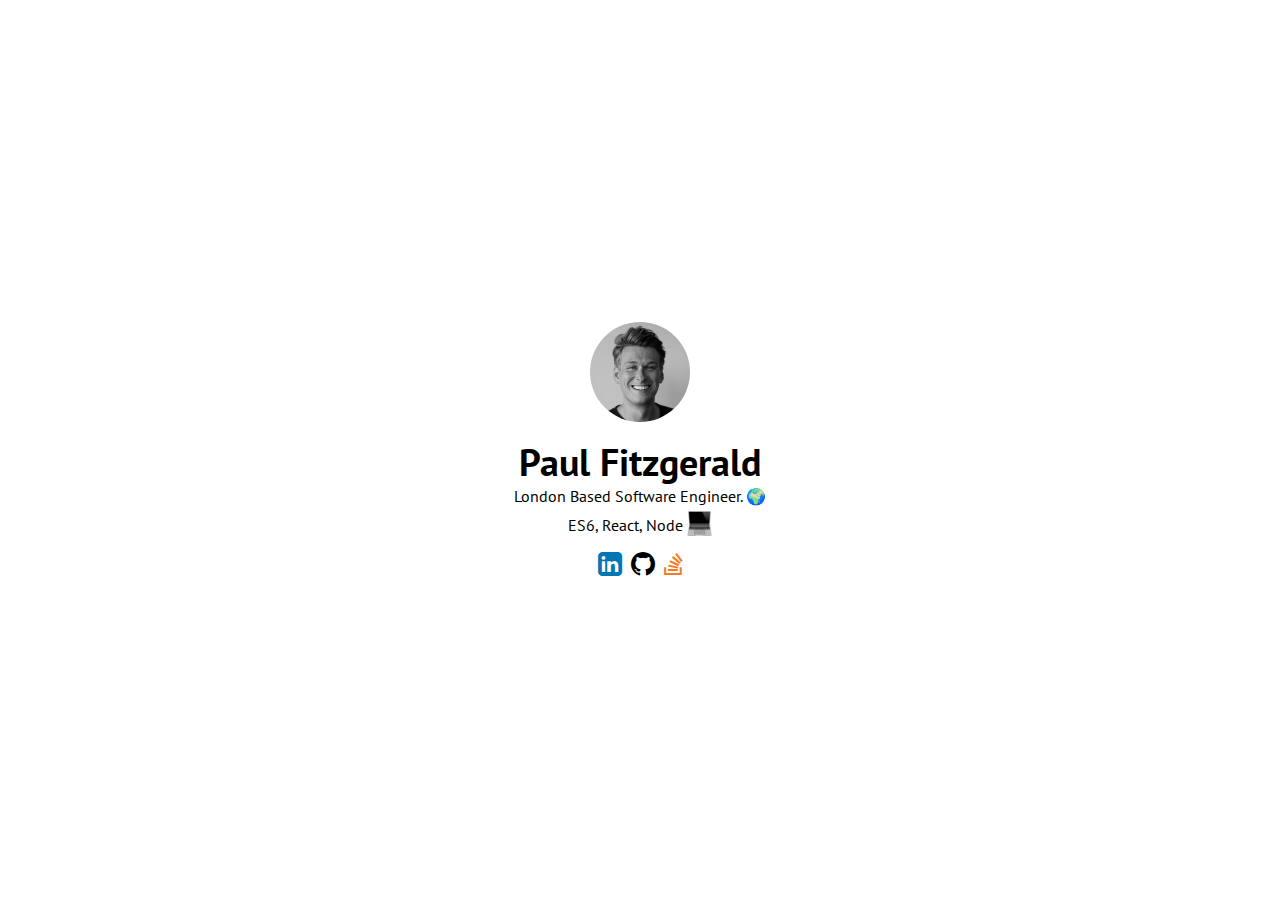
==== index.html @ cca8f3a4 "Update index.html" ====
<html>
	<head>
		<meta charset="utf-8">
		<meta name="viewport" content="width=device-width, initial-scale=1">
		<title>Paul Fitzgerald</title>
		<meta name="description" content="I'm Paul Fitzgerald, a Software Engineer based in London, England.">
		<link href="https://fonts.googleapis.com/css?family=PT+Sans:400,700" rel="stylesheet">
		<link rel="stylesheet" href="https://maxcdn.bootstrapcdn.com/font-awesome/4.7.0/css/font-awesome.min.css">
		<link rel="stylesheet" href="./style.css">
	</head>

	<body>
		<div class="main-container">
			<div class="content">
				<img class="profile-pic" src="./me.jpg" />
				<h2 class="name">Paul Fitzgerald</h2>
				<p>London Based Software Engineer. 🌍</p>
				<p>ES6, React, Node <img class="mac" src='./mac.png'/></p>
				<div class="social">
					<a href="https://www.linkedin.com/in/paul-fitzgerald-74542324/">
						<i class="fa fa-linkedin-square" aria-hidden="true"></i>
					</a>
					<a href="https://github.com/Pau1fitz">
						<i class="fa fa-github" aria-hidden="true"></i>
					</a>
     					<a href="https://stackoverflow.com/users/4425849/paul-fitzgerald">
						<i class="fa fa-stack-overflow" aria-hidden="true"></i>
					</a>
				</div>
			</div>

		</div>
	</body>
</html>
---- style.css ----
html,
body,
h2,
p {
	margin: 0;
	padding: 0;
}

body {
	height: 100%;
}

.main-container {
	height: 100%;
	display: flex;
	justify-content: center;
	align-items: center;
	font-family: 'PT Sans', sans-serif;
	text-align: center;
}

.name {
	font-size: 38px;
	font-weight: 800;
}

.profile-pic {
	width: 100px;
	border-radius: 50%;
	margin-bottom: 15px;
}

.mac {
	position: relative;
	top: 5px;
	width: 25px;
}

.social {
	text-align: center;
}

.fa-linkedin-square {
	font-size: 28px;
	color: #0077B5;
	margin-top: 15px;
	margin-right: 5px;
}

.fa-github {
	font-size: 28px;
	color: #000;
	margin-right: 5px;
}

.fa-stack-overflow {
	font-size: 22px;
	color: #f37b24;
	position: relative;
	top: -2px;
}

a {
	text-decoration: none;
}
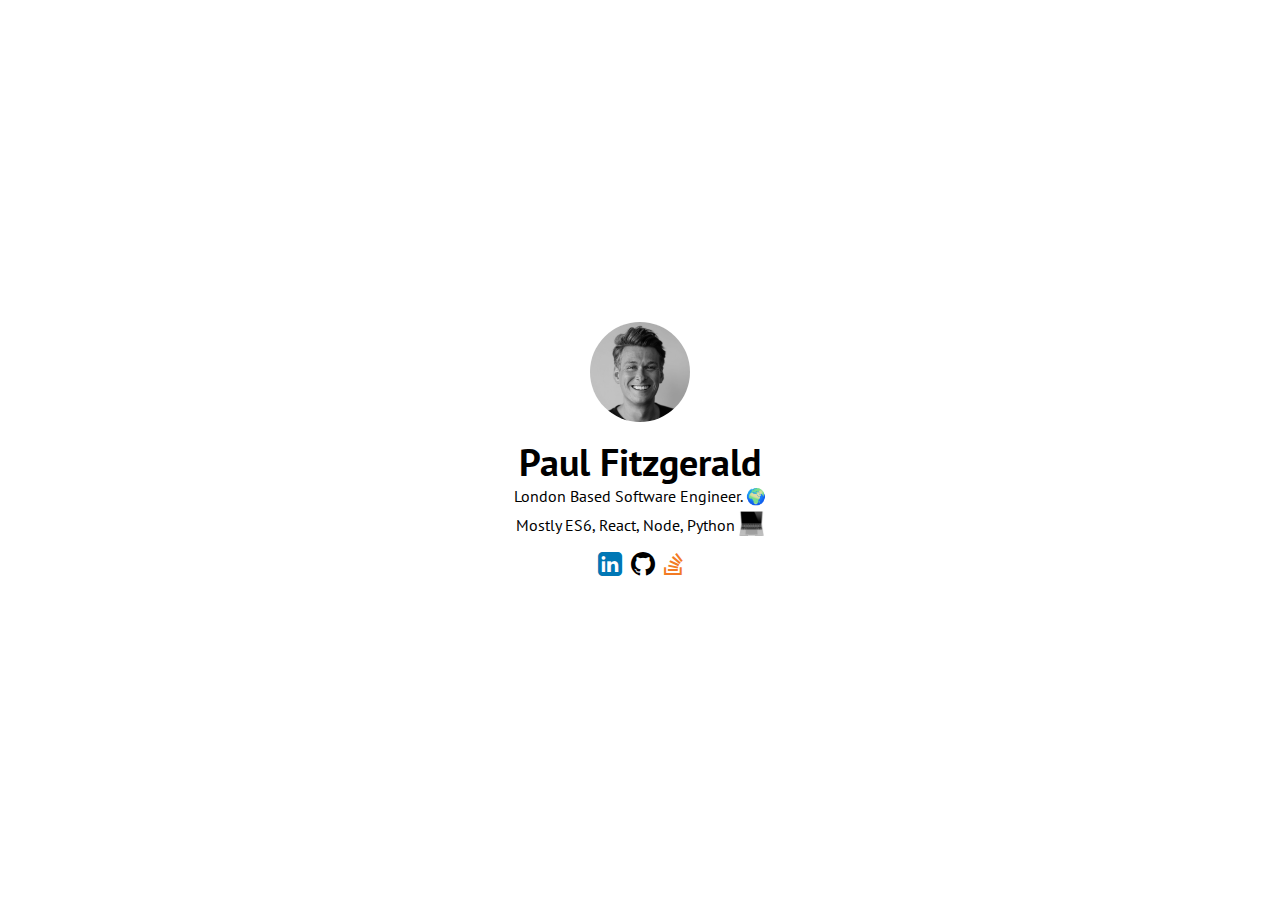
==== commit 287be33c: "Update index.html" ====
--- a/index.html
+++ b/index.html
@@ -15,7 +15,7 @@
 				<img class="profile-pic" src="./me.jpg" />
 				<h2 class="name">Paul Fitzgerald</h2>
 				<p>London Based Software Engineer. 🌍</p>
-				<p>ES6, React, Node <img class="mac" src='./mac.png'/></p>
+				<p>Mostly ES6, React, Node, Python <img class="mac" src='./mac.png'/></p>
 				<div class="social">
 					<a href="https://www.linkedin.com/in/paul-fitzgerald-74542324/">
 						<i class="fa fa-linkedin-square" aria-hidden="true"></i>
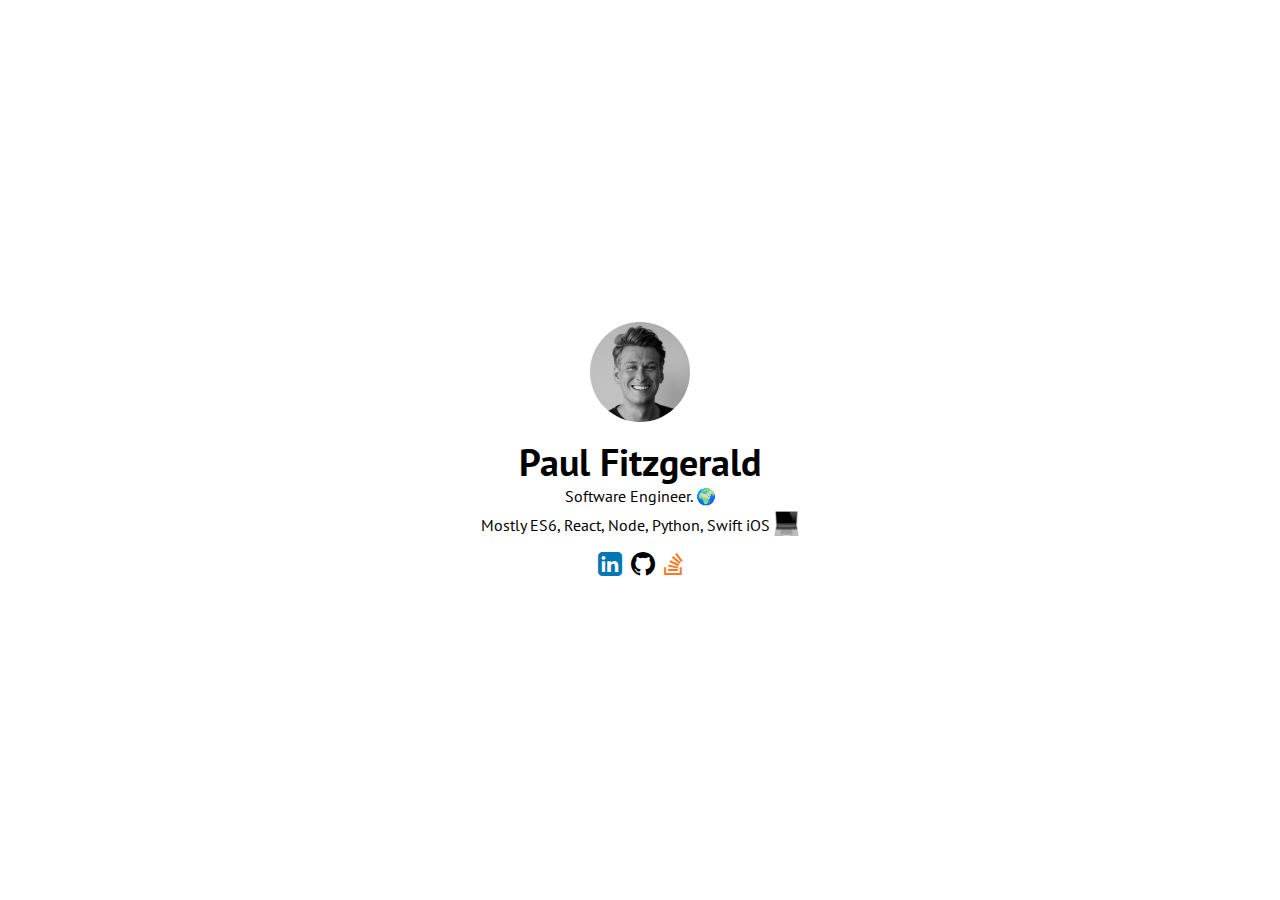
==== commit bb16d0f1: "Update index.html" ====
--- a/index.html
+++ b/index.html
@@ -14,8 +14,8 @@
 			<div class="content">
 				<img class="profile-pic" src="./me.jpg" />
 				<h2 class="name">Paul Fitzgerald</h2>
-				<p>London Based Software Engineer. 🌍</p>
-				<p>Mostly ES6, React, Node, Python <img class="mac" src='./mac.png'/></p>
+				<p>Software Engineer. 🌍</p>
+				<p>Mostly ES6, React, Node, Python, Swift iOS <img class="mac" src='./mac.png'/></p>
 				<div class="social">
 					<a href="https://www.linkedin.com/in/paul-fitzgerald-74542324/">
 						<i class="fa fa-linkedin-square" aria-hidden="true"></i>
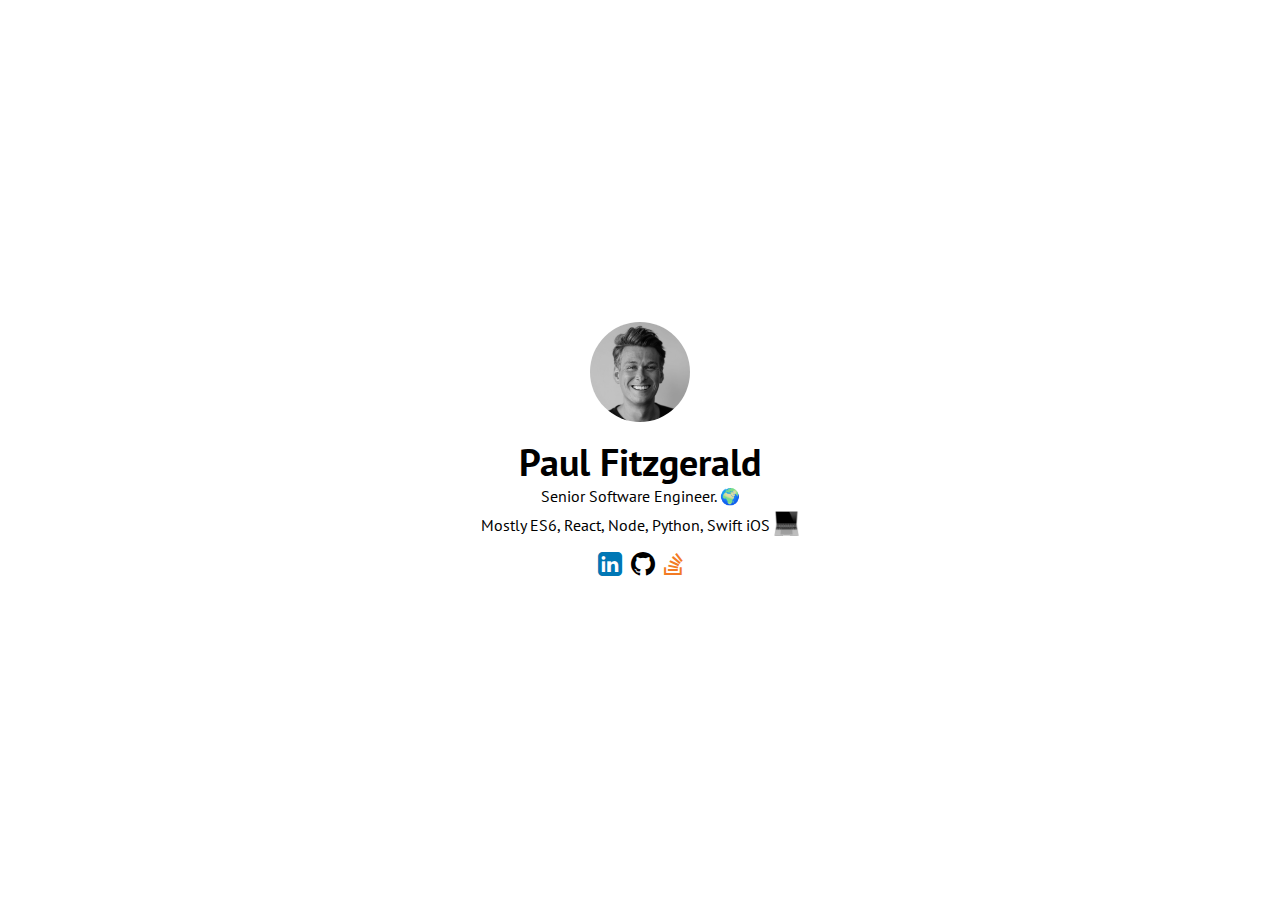
==== commit 12803357: "Update index.html" ====
--- a/index.html
+++ b/index.html
@@ -3,7 +3,7 @@
 		<meta charset="utf-8">
 		<meta name="viewport" content="width=device-width, initial-scale=1">
 		<title>Paul Fitzgerald</title>
-		<meta name="description" content="I'm Paul Fitzgerald, a Software Engineer based in London, England.">
+		<meta name="description" content="I'm Paul Fitzgerald, a Senior Software Engineer.">
 		<link href="https://fonts.googleapis.com/css?family=PT+Sans:400,700" rel="stylesheet">
 		<link rel="stylesheet" href="https://maxcdn.bootstrapcdn.com/font-awesome/4.7.0/css/font-awesome.min.css">
 		<link rel="stylesheet" href="./style.css">
@@ -14,7 +14,7 @@
 			<div class="content">
 				<img class="profile-pic" src="./me.jpg" />
 				<h2 class="name">Paul Fitzgerald</h2>
-				<p>Software Engineer. 🌍</p>
+				<p>Senior Software Engineer. 🌍</p>
 				<p>Mostly ES6, React, Node, Python, Swift iOS <img class="mac" src='./mac.png'/></p>
 				<div class="social">
 					<a href="https://www.linkedin.com/in/paul-fitzgerald-74542324/">
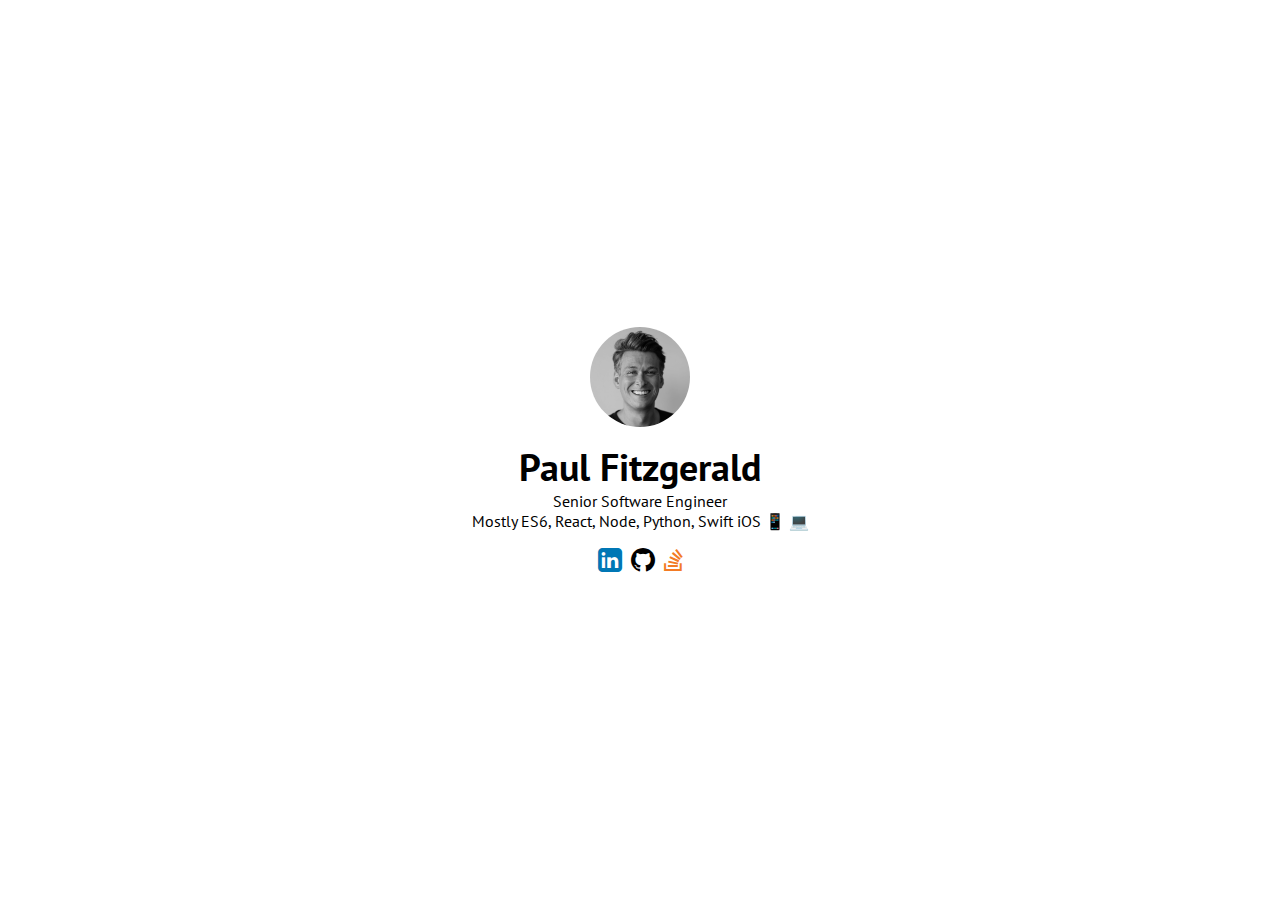
==== commit 9fd901f2: "Update index.html" ====
--- a/index.html
+++ b/index.html
@@ -14,8 +14,8 @@
 			<div class="content">
 				<img class="profile-pic" src="./me.jpg" />
 				<h2 class="name">Paul Fitzgerald</h2>
-				<p>Senior Software Engineer. 🌍</p>
-				<p>Mostly ES6, React, Node, Python, Swift iOS <img class="mac" src='./mac.png'/></p>
+				<p>Senior Software Engineer</p>
+				<p>Mostly ES6, React, Node, Python, Swift iOS 📱 💻</p>
 				<div class="social">
 					<a href="https://www.linkedin.com/in/paul-fitzgerald-74542324/">
 						<i class="fa fa-linkedin-square" aria-hidden="true"></i>
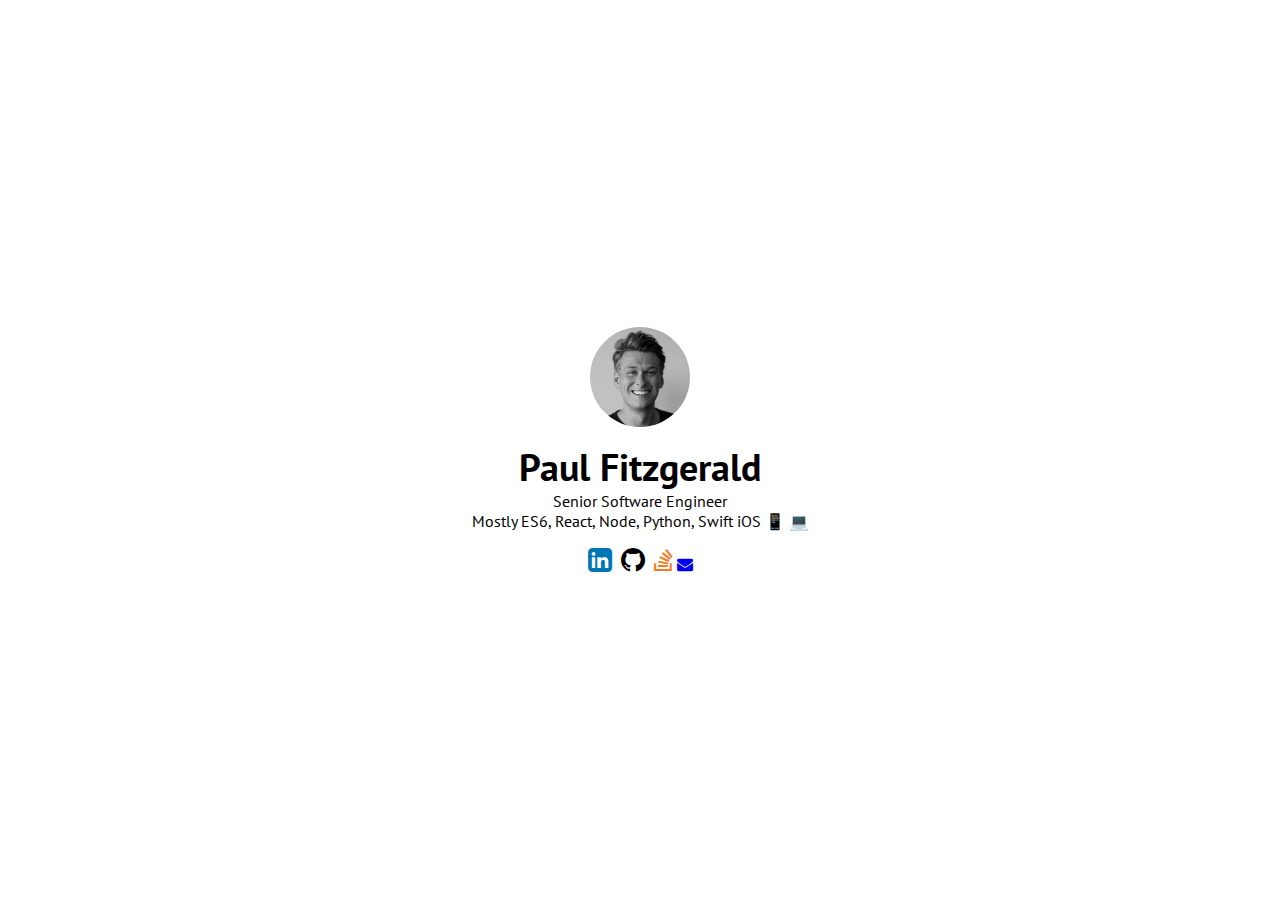
==== commit c20187fa: "Update index.html" ====
--- a/index.html
+++ b/index.html
@@ -26,6 +26,9 @@
      					<a href="https://stackoverflow.com/users/4425849/paul-fitzgerald">
 						<i class="fa fa-stack-overflow" aria-hidden="true"></i>
 					</a>
+					<a href="mailto:paulfitz99@gmail.com">
+						<i class="fa fa-envelope" aria-hidden="true"></i>
+					</a>
 				</div>
 			</div>
 
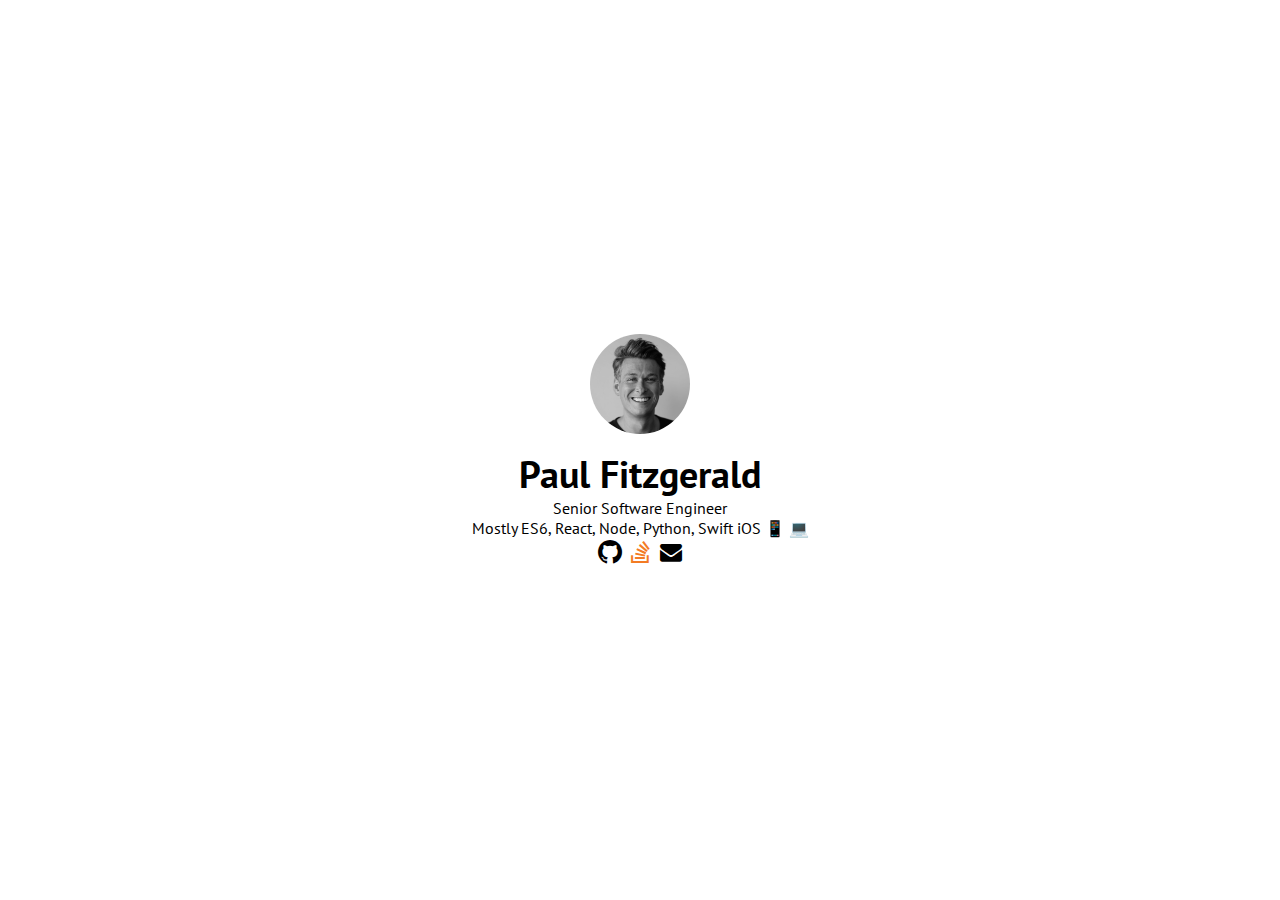
==== commit b1d223c9: "Update index.html" ====
--- a/index.html
+++ b/index.html
@@ -17,9 +17,6 @@
 				<p>Senior Software Engineer</p>
 				<p>Mostly ES6, React, Node, Python, Swift iOS 📱 💻</p>
 				<div class="social">
-					<a href="https://www.linkedin.com/in/paul-fitzgerald-74542324/">
-						<i class="fa fa-linkedin-square" aria-hidden="true"></i>
-					</a>
 					<a href="https://github.com/Pau1fitz">
 						<i class="fa fa-github" aria-hidden="true"></i>
 					</a>
--- a/style.css
+++ b/style.css
@@ -60,6 +60,15 @@
 	top: -2px;
 }
 
+.fa-envelope {
+    margin-left: 6px;
+    font-size: 22px;
+    color: #000;
+    position: relative;
+    top: -2px;
+}
+
+
 a {
 	text-decoration: none;
 }
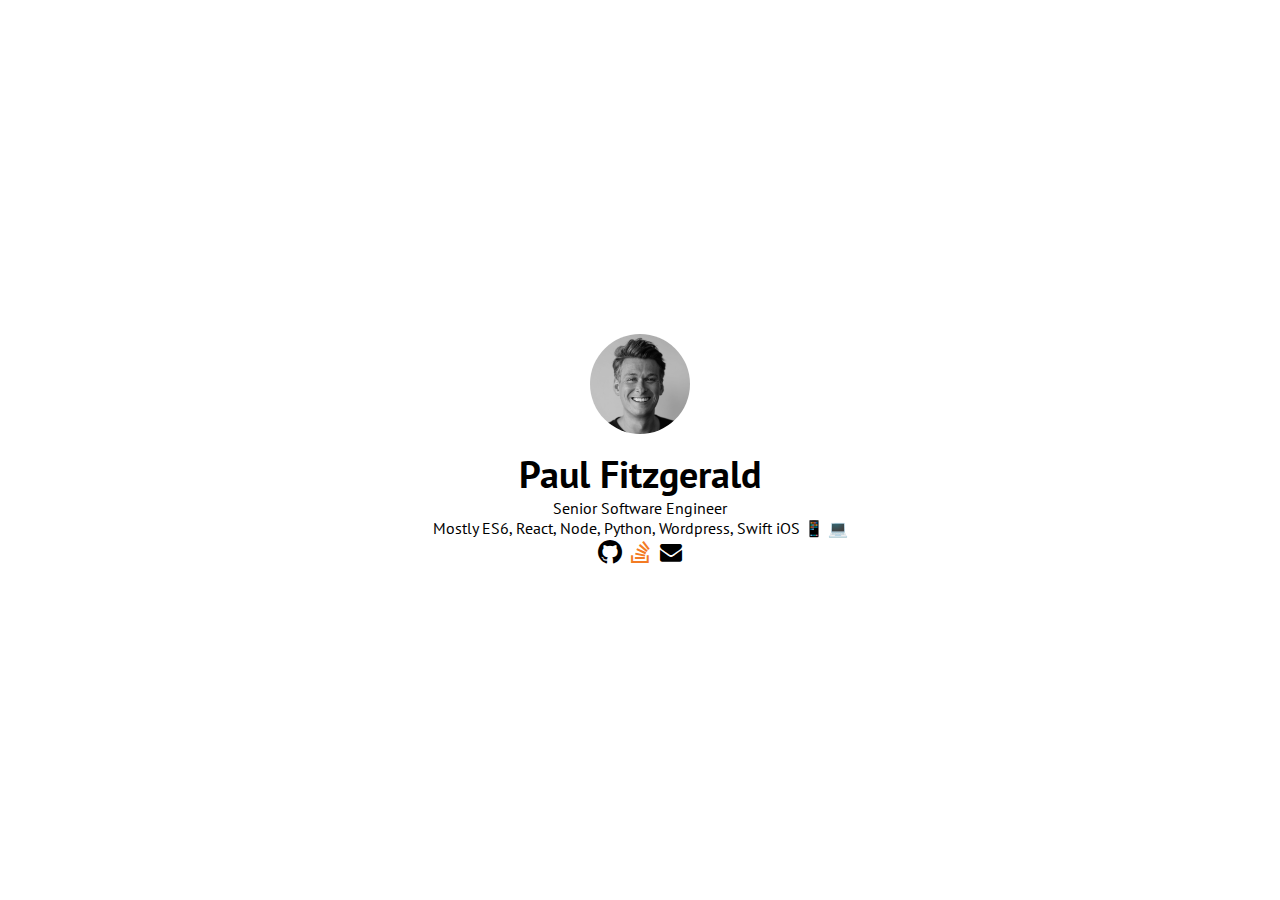
==== commit 399cc030: "Update index.html" ====
--- a/index.html
+++ b/index.html
@@ -15,7 +15,7 @@
 				<img class="profile-pic" src="./me.jpg" />
 				<h2 class="name">Paul Fitzgerald</h2>
 				<p>Senior Software Engineer</p>
-				<p>Mostly ES6, React, Node, Python, Swift iOS 📱 💻</p>
+				<p>Mostly ES6, React, Node, Python, Wordpress, Swift iOS 📱 💻</p>
 				<div class="social">
 					<a href="https://github.com/Pau1fitz">
 						<i class="fa fa-github" aria-hidden="true"></i>
